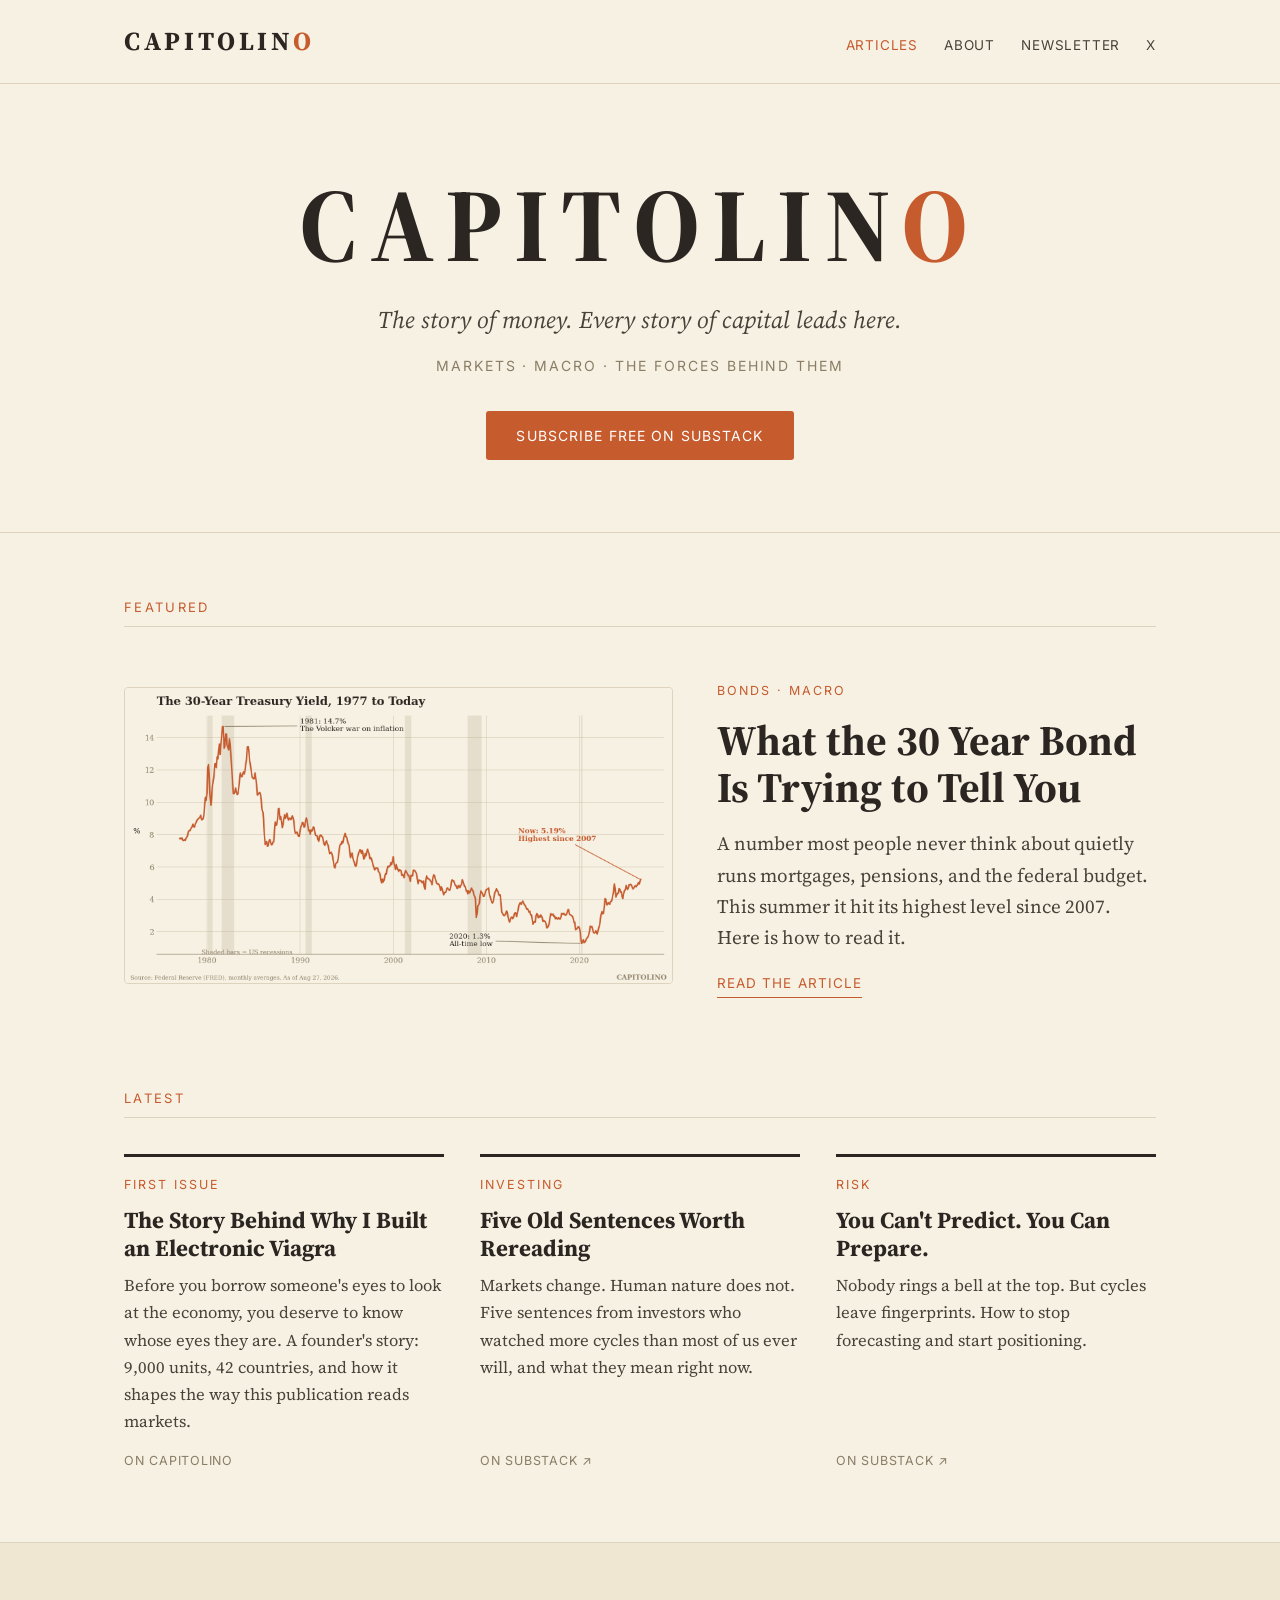
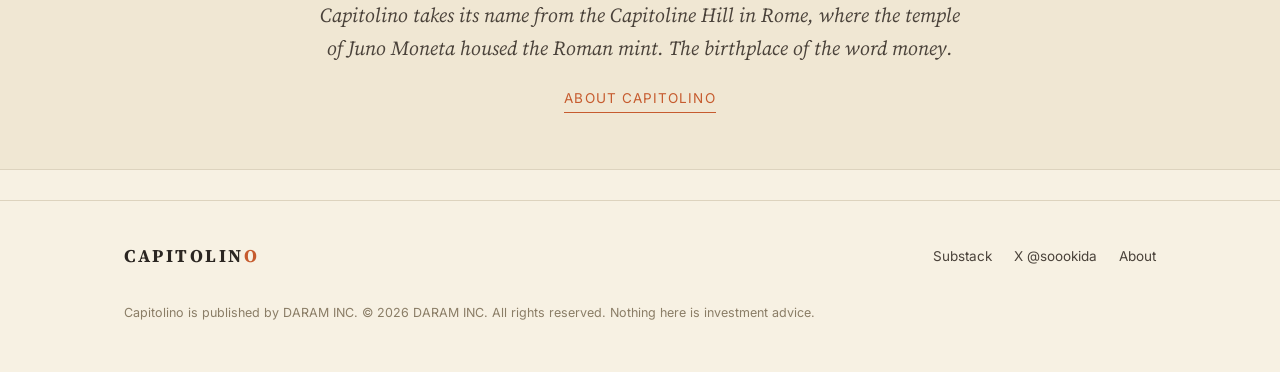
==== index.html @ b24294df "Add files via upload" ====
<!DOCTYPE html>
<html lang="en">
<head>
<meta charset="UTF-8">
<meta name="viewport" content="width=device-width, initial-scale=1.0">
<title>Capitolino — The story of money</title>
<meta name="description" content="Capitolino is an economics magazine about markets, macro, and the forces behind them. The story of money. Every story of capital leads here.">
<link rel="preconnect" href="https://fonts.googleapis.com">
<link href="https://fonts.googleapis.com/css2?family=Source+Serif+4:ital,wght@0,400;0,600;0,700;1,400&family=Inter:wght@400;500;600&display=swap" rel="stylesheet">
<link rel="stylesheet" href="style.css">
</head>
<body>

<header class="site-header">
  <div class="wrap">
    <a class="logo" href="index.html">CAPITOLIN<span>O</span></a>
    <nav class="nav">
      <a href="index.html" class="active">Articles</a>
      <a href="about.html">About</a>
      <a href="https://capitolino.substack.com" target="_blank" rel="noopener">Newsletter</a>
      <a href="https://x.com/soookida" target="_blank" rel="noopener">X</a>
    </nav>
  </div>
</header>

<section class="masthead">
  <div class="wrap">
    <h1>CAPITOLIN<span>O</span></h1>
    <p class="tagline">The story of money. Every story of capital leads here.</p>
    <p class="sub">Markets · Macro · The forces behind them</p>
    <a class="cta" href="https://capitolino.substack.com" target="_blank" rel="noopener">Subscribe free on Substack</a>
  </div>
</section>

<main class="wrap">

  <p class="section-label">Featured</p>
  <hr class="section-rule">

  <article class="featured">
    <a href="articles/30-year-bond.html"><img src="img/chart1_30y_history.png" alt="30 year US Treasury yield, 1977 to 2026"></a>
    <div>
      <span class="kicker">Bonds · Macro</span>
      <h2><a href="articles/30-year-bond.html">What the 30 Year Bond Is Trying to Tell You</a></h2>
      <p>A number most people never think about quietly runs mortgages, pensions, and the federal budget. This summer it hit its highest level since 2007. Here is how to read it.</p>
      <a class="readmore" href="articles/30-year-bond.html">Read the article</a>
    </div>
  </article>

  <p class="section-label">Latest</p>
  <hr class="section-rule">

  <div class="grid">
    <article class="card">
      <span class="kicker">First Issue</span>
      <h3><a href="articles/why-i-built-kaisar.html">The Story Behind Why I Built an Electronic Viagra</a></h3>
      <p>Before you borrow someone's eyes to look at the economy, you deserve to know whose eyes they are. A founder's story: 9,000 units, 42 countries, and how it shapes the way this publication reads markets.</p>
      <span class="meta">On Capitolino</span>
    </article>

    <article class="card">
      <span class="kicker">Investing</span>
      <h3><a href="https://capitolino.substack.com/p/five-old-sentences-worth-rereading" target="_blank" rel="noopener">Five Old Sentences Worth Rereading</a></h3>
      <p>Markets change. Human nature does not. Five sentences from investors who watched more cycles than most of us ever will, and what they mean right now.</p>
      <span class="meta">On Substack ↗</span>
    </article>

    <article class="card">
      <span class="kicker">Risk</span>
      <h3><a href="https://capitolino.substack.com/p/you-cant-predict-you-can-prepare" target="_blank" rel="noopener">You Can't Predict. You Can Prepare.</a></h3>
      <p>Nobody rings a bell at the top. But cycles leave fingerprints. How to stop forecasting and start positioning.</p>
      <span class="meta">On Substack ↗</span>
    </article>
  </div>

</main>

<section class="about-strip">
  <div class="wrap">
    <p>Capitolino takes its name from the Capitoline Hill in Rome, where the temple of Juno Moneta housed the Roman mint. The birthplace of the word money.</p>
    <a class="readmore" href="about.html">About Capitolino</a>
  </div>
</section>

<footer class="site-footer">
  <div class="wrap">
    <span class="foot-logo">CAPITOLIN<span>O</span></span>
    <div class="foot-links">
      <a href="https://capitolino.substack.com" target="_blank" rel="noopener">Substack</a>
      <a href="https://x.com/soookida" target="_blank" rel="noopener">X @soookida</a>
      <a href="about.html">About</a>
    </div>
    <p class="foot-legal">Capitolino is published by DARAM INC. © 2026 DARAM INC. All rights reserved. Nothing here is investment advice.</p>
  </div>
</footer>

</body>
</html>
---- style.css ----
/* Capitolino — magazine styles */
:root {
  --cream: #F7F1E3;
  --cream-deep: #F0E7D3;
  --ink: #2B2622;
  --ink-soft: #4A423A;
  --muted: #8A7D66;
  --line: #DDD3BE;
  --orange: #C65B2E;
  --orange-deep: #A84A22;
  --teal: #1F8A70;
  --serif: "Source Serif 4", Georgia, "Times New Roman", serif;
  --sans: "Inter", -apple-system, "Segoe UI", Helvetica, Arial, sans-serif;
}

* { margin: 0; padding: 0; box-sizing: border-box; }

html { scroll-behavior: smooth; }

body {
  background: var(--cream);
  color: var(--ink);
  font-family: var(--serif);
  font-size: 19px;
  line-height: 1.65;
  -webkit-font-smoothing: antialiased;
}

a { color: inherit; text-decoration: none; }

.wrap { max-width: 1080px; margin: 0 auto; padding: 0 24px; }
.wrap-narrow { max-width: 720px; margin: 0 auto; padding: 0 24px; }

/* ---------- header ---------- */
.site-header {
  border-bottom: 1px solid var(--line);
  padding: 20px 0;
}
.site-header .wrap {
  display: flex;
  align-items: baseline;
  justify-content: space-between;
  gap: 16px;
  flex-wrap: wrap;
}
.logo {
  font-family: var(--serif);
  font-weight: 700;
  font-size: 26px;
  letter-spacing: 0.14em;
}
.logo span { color: var(--orange); }
.nav {
  display: flex;
  gap: 26px;
  font-family: var(--sans);
  font-size: 13.5px;
  letter-spacing: 0.06em;
  text-transform: uppercase;
  color: var(--ink-soft);
}
.nav a:hover { color: var(--orange); }
.nav a.active { color: var(--orange); }

/* ---------- masthead ---------- */
.masthead {
  padding: 88px 0 72px;
  border-bottom: 1px solid var(--line);
  text-align: center;
}
.masthead h1 {
  font-size: clamp(52px, 9vw, 104px);
  font-weight: 700;
  letter-spacing: 0.12em;
  line-height: 1.02;
}
.masthead h1 span { color: var(--orange); }
.masthead .tagline {
  margin-top: 22px;
  font-size: clamp(19px, 2.6vw, 24px);
  font-style: italic;
  color: var(--ink-soft);
}
.masthead .sub {
  margin-top: 14px;
  font-family: var(--sans);
  font-size: 14px;
  letter-spacing: 0.14em;
  text-transform: uppercase;
  color: var(--muted);
}
.masthead .cta {
  margin-top: 34px;
  display: inline-block;
  font-family: var(--sans);
  font-size: 14px;
  letter-spacing: 0.08em;
  text-transform: uppercase;
  color: #fff;
  background: var(--orange);
  padding: 13px 30px;
  border-radius: 3px;
}
.masthead .cta:hover { background: var(--orange-deep); }

/* ---------- section labels ---------- */
.section-label {
  font-family: var(--sans);
  font-size: 13px;
  letter-spacing: 0.18em;
  text-transform: uppercase;
  color: var(--orange);
  margin: 64px 0 8px;
}
.section-rule {
  border: 0;
  border-top: 1px solid var(--line);
  margin-bottom: 36px;
}

/* ---------- featured ---------- */
.featured {
  display: grid;
  grid-template-columns: 1.25fr 1fr;
  gap: 44px;
  align-items: center;
  padding: 10px 0 26px;
}
.featured img {
  width: 100%;
  border: 1px solid var(--line);
  border-radius: 4px;
  display: block;
}
.kicker {
  font-family: var(--sans);
  font-size: 12.5px;
  letter-spacing: 0.16em;
  text-transform: uppercase;
  color: var(--orange);
}
.featured h2 {
  font-size: clamp(30px, 4vw, 42px);
  line-height: 1.14;
  margin: 12px 0 16px;
  font-weight: 700;
}
.featured h2 a:hover { color: var(--orange-deep); }
.featured p { color: var(--ink-soft); font-size: 19px; }
.readmore {
  display: inline-block;
  margin-top: 18px;
  font-family: var(--sans);
  font-size: 13.5px;
  letter-spacing: 0.08em;
  text-transform: uppercase;
  color: var(--orange);
  border-bottom: 1.5px solid var(--orange);
  padding-bottom: 3px;
}
.readmore:hover { color: var(--orange-deep); border-color: var(--orange-deep); }

/* ---------- article grid ---------- */
.grid {
  display: grid;
  grid-template-columns: repeat(3, 1fr);
  gap: 36px;
  padding-bottom: 30px;
}
.card {
  border-top: 3px solid var(--ink);
  padding-top: 18px;
  display: flex;
  flex-direction: column;
}
.card h3 {
  font-size: 23px;
  line-height: 1.22;
  margin: 10px 0 10px;
  font-weight: 700;
}
.card h3 a:hover { color: var(--orange-deep); }
.card p { font-size: 16.5px; color: var(--ink-soft); flex: 1; }
.card .meta {
  margin-top: 16px;
  font-family: var(--sans);
  font-size: 12.5px;
  letter-spacing: 0.06em;
  text-transform: uppercase;
  color: var(--muted);
}

/* ---------- about strip ---------- */
.about-strip {
  background: var(--cream-deep);
  border-top: 1px solid var(--line);
  border-bottom: 1px solid var(--line);
  margin-top: 40px;
  padding: 56px 0;
  text-align: center;
}
.about-strip p {
  max-width: 640px;
  margin: 0 auto;
  font-size: 20px;
  font-style: italic;
  color: var(--ink-soft);
}
.about-strip .readmore { margin-top: 22px; }

/* ---------- article pages ---------- */
.article-head { padding: 72px 0 30px; text-align: center; }
.article-head .kicker { display: block; margin-bottom: 14px; }
.article-head h1 {
  font-size: clamp(34px, 5.4vw, 54px);
  line-height: 1.12;
  font-weight: 700;
  max-width: 860px;
  margin: 0 auto;
}
.article-head .byline {
  margin-top: 20px;
  font-family: var(--sans);
  font-size: 14px;
  color: var(--muted);
  letter-spacing: 0.05em;
}
.article-body { padding: 26px 0 40px; }
.article-body p { margin: 0 0 26px; }
.article-body h2 {
  font-size: 28px;
  margin: 52px 0 18px;
  line-height: 1.25;
}
.article-body h2::before {
  content: "";
  display: block;
  width: 44px;
  border-top: 3px solid var(--orange);
  margin-bottom: 14px;
}
.article-body ul { margin: 0 0 26px 24px; }
.article-body li { margin-bottom: 8px; }
.article-body figure { margin: 36px 0; }
.article-body figure img {
  width: 100%;
  border: 1px solid var(--line);
  border-radius: 4px;
  display: block;
}
.article-body figcaption {
  margin-top: 10px;
  font-family: var(--sans);
  font-size: 13px;
  color: var(--muted);
  text-align: center;
}
.article-body .divider {
  border: 0;
  text-align: center;
  margin: 44px 0;
}
.article-body .divider::after {
  content: "· · ·";
  color: var(--muted);
  font-size: 22px;
  letter-spacing: 0.5em;
}
.article-body .sources {
  margin-top: 48px;
  padding-top: 20px;
  border-top: 1px solid var(--line);
  font-family: var(--sans);
  font-size: 14px;
  color: var(--muted);
}
.article-foot {
  background: var(--cream-deep);
  border-top: 1px solid var(--line);
  padding: 48px 0;
  text-align: center;
}
.article-foot p { font-size: 18px; color: var(--ink-soft); margin-bottom: 20px; }

/* ---------- about page ---------- */
.about-body { padding: 30px 0 70px; }
.about-body p { margin-bottom: 26px; }
.about-body h2 { font-size: 26px; margin: 46px 0 16px; }
.about-body h2::before {
  content: "";
  display: block;
  width: 44px;
  border-top: 3px solid var(--orange);
  margin-bottom: 14px;
}

/* ---------- footer ---------- */
.site-footer {
  border-top: 1px solid var(--line);
  margin-top: 30px;
  padding: 40px 0 48px;
}
.site-footer .wrap {
  display: flex;
  justify-content: space-between;
  align-items: center;
  gap: 18px;
  flex-wrap: wrap;
}
.site-footer .foot-logo {
  font-weight: 700;
  letter-spacing: 0.14em;
  font-size: 18px;
}
.site-footer .foot-logo span { color: var(--orange); }
.foot-links {
  display: flex;
  gap: 22px;
  font-family: var(--sans);
  font-size: 13.5px;
  color: var(--ink-soft);
}
.foot-links a:hover { color: var(--orange); }
.foot-legal {
  width: 100%;
  margin-top: 14px;
  font-family: var(--sans);
  font-size: 12.5px;
  color: var(--muted);
}

/* ---------- responsive ---------- */
@media (max-width: 860px) {
  .featured { grid-template-columns: 1fr; gap: 26px; }
  .grid { grid-template-columns: 1fr; gap: 30px; }
  .masthead { padding: 60px 0 50px; }
  body { font-size: 18px; }
}
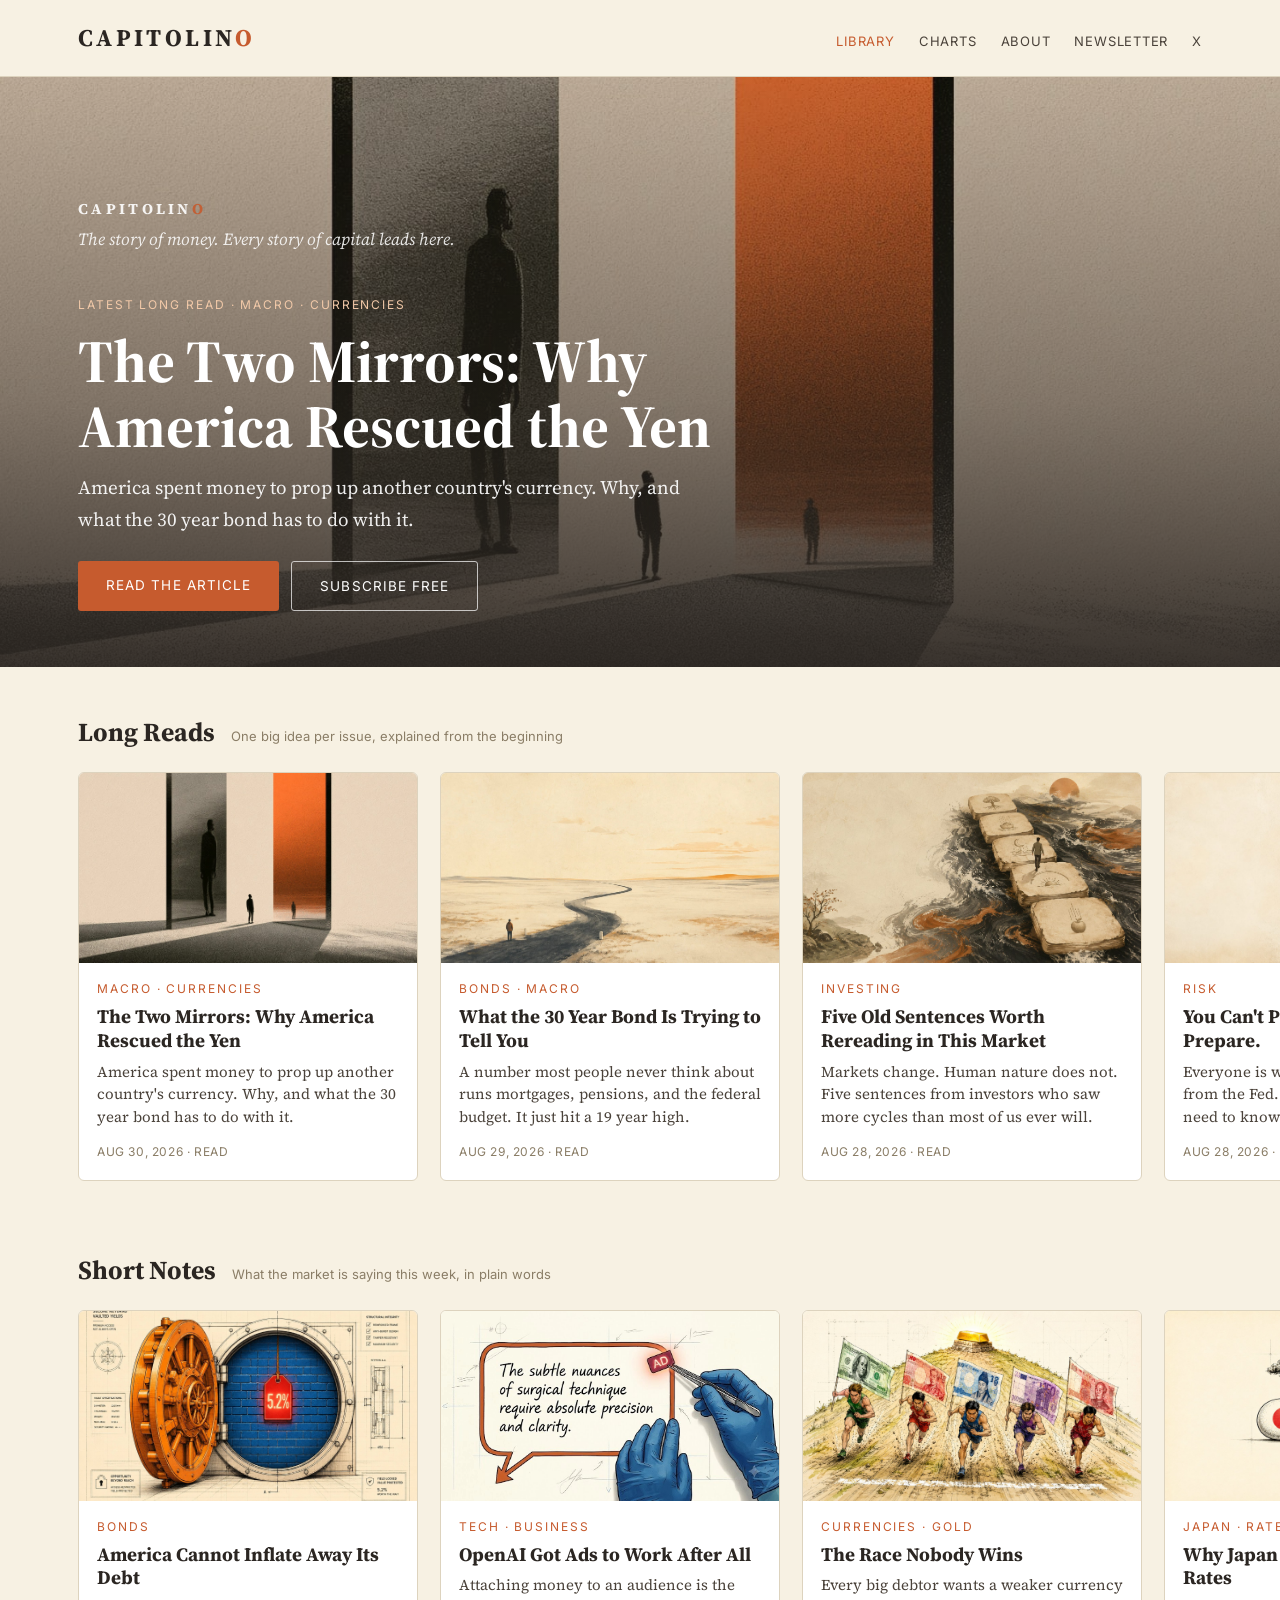
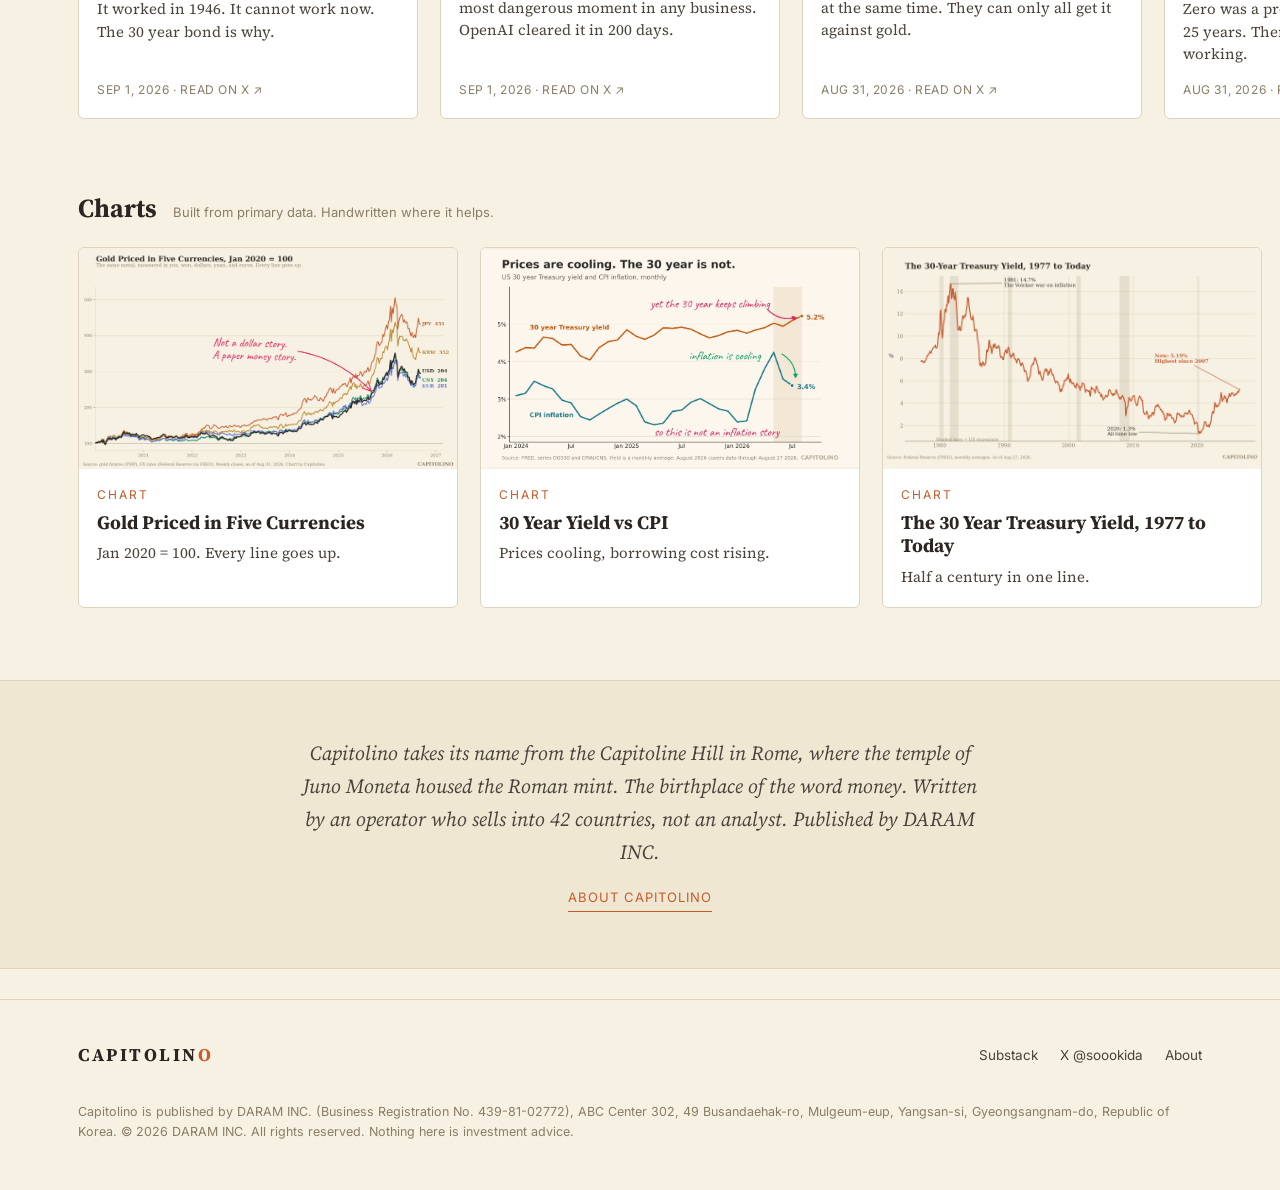
==== commit 5f6def1b: "Add files via upload" ====
--- a/index.html
+++ b/index.html
@@ -4,95 +4,194 @@
 <meta charset="UTF-8">
 <meta name="viewport" content="width=device-width, initial-scale=1.0">
 <title>Capitolino — The story of money</title>
-<meta name="description" content="Capitolino is an economics magazine about markets, macro, and the forces behind them. The story of money. Every story of capital leads here.">
+<meta name="description" content="Capitolino is an economics publication by DARAM INC. Long reads, short notes, and charts on markets, macro, and the forces behind them.">
 <link rel="preconnect" href="https://fonts.googleapis.com">
 <link href="https://fonts.googleapis.com/css2?family=Source+Serif+4:ital,wght@0,400;0,600;0,700;1,400&family=Inter:wght@400;500;600&display=swap" rel="stylesheet">
 <link rel="stylesheet" href="style.css">
 </head>
 <body>
-
 <header class="site-header">
   <div class="wrap">
     <a class="logo" href="index.html">CAPITOLIN<span>O</span></a>
     <nav class="nav">
-      <a href="index.html" class="active">Articles</a>
+      <a href="index.html" class="active">Library</a>
+      <a href="charts.html">Charts</a>
       <a href="about.html">About</a>
       <a href="https://capitolino.substack.com" target="_blank" rel="noopener">Newsletter</a>
-      <a href="https://x.com/soookida" target="_blank" rel="noopener">X</a>
+      <a class="xlink" href="https://x.com/soookida" target="_blank" rel="noopener">X</a>
     </nav>
   </div>
 </header>
-
-<section class="masthead">
-  <div class="wrap">
-    <h1>CAPITOLIN<span>O</span></h1>
-    <p class="tagline">The story of money. Every story of capital leads here.</p>
-    <p class="sub">Markets · Macro · The forces behind them</p>
-    <a class="cta" href="https://capitolino.substack.com" target="_blank" rel="noopener">Subscribe free on Substack</a>
+<section class="hero" style="background-image:url('img/cover_two_mirrors.jpg')">
+  <div class="hero-shade"></div>
+  <div class="wrap hero-inner">
+    <p class="hero-brand">CAPITOLIN<span>O</span></p>
+    <p class="hero-tag">The story of money. Every story of capital leads here.</p>
+    <span class="kicker light">Latest long read · Macro · Currencies</span>
+    <h1><a href="articles/the-two-mirrors.html">The Two Mirrors: Why America Rescued the Yen</a></h1>
+    <p class="hero-hook">America spent money to prop up another country&#x27;s currency. Why, and what the 30 year bond has to do with it.</p>
+    <div class="hero-cta">
+      <a class="btn" href="articles/the-two-mirrors.html">Read the article</a>
+      <a class="btn ghost" href="https://capitolino.substack.com" target="_blank" rel="noopener">Subscribe free</a>
+    </div>
   </div>
 </section>
 
-<main class="wrap">
-
-  <p class="section-label">Featured</p>
-  <hr class="section-rule">
-
-  <article class="featured">
-    <a href="articles/30-year-bond.html"><img src="img/chart1_30y_history.png" alt="30 year US Treasury yield, 1977 to 2026"></a>
-    <div>
-      <span class="kicker">Bonds · Macro</span>
-      <h2><a href="articles/30-year-bond.html">What the 30 Year Bond Is Trying to Tell You</a></h2>
-      <p>A number most people never think about quietly runs mortgages, pensions, and the federal budget. This summer it hit its highest level since 2007. Here is how to read it.</p>
-      <a class="readmore" href="articles/30-year-bond.html">Read the article</a>
-    </div>
-  </article>
-
-  <p class="section-label">Latest</p>
-  <hr class="section-rule">
-
-  <div class="grid">
-    <article class="card">
-      <span class="kicker">First Issue</span>
-      <h3><a href="articles/why-i-built-kaisar.html">The Story Behind Why I Built an Electronic Viagra</a></h3>
-      <p>Before you borrow someone's eyes to look at the economy, you deserve to know whose eyes they are. A founder's story: 9,000 units, 42 countries, and how it shapes the way this publication reads markets.</p>
-      <span class="meta">On Capitolino</span>
-    </article>
-
-    <article class="card">
-      <span class="kicker">Investing</span>
-      <h3><a href="https://capitolino.substack.com/p/five-old-sentences-worth-rereading" target="_blank" rel="noopener">Five Old Sentences Worth Rereading</a></h3>
-      <p>Markets change. Human nature does not. Five sentences from investors who watched more cycles than most of us ever will, and what they mean right now.</p>
-      <span class="meta">On Substack ↗</span>
-    </article>
-
-    <article class="card">
-      <span class="kicker">Risk</span>
-      <h3><a href="https://capitolino.substack.com/p/you-cant-predict-you-can-prepare" target="_blank" rel="noopener">You Can't Predict. You Can Prepare.</a></h3>
-      <p>Nobody rings a bell at the top. But cycles leave fingerprints. How to stop forecasting and start positioning.</p>
-      <span class="meta">On Substack ↗</span>
-    </article>
+<section class="row" id="long-reads">
+  <div class="wrap row-head"><h2>Long Reads</h2><span>One big idea per issue, explained from the beginning</span></div>
+  <div class="row-scroller"><div class="row-track"><a class="card" href="articles/the-two-mirrors.html">
+  <div class="card-img"><img src="img/cover_two_mirrors.jpg" alt="The Two Mirrors: Why America Rescued the Yen" loading="lazy"></div>
+  <div class="card-body">
+    <span class="kicker">Macro · Currencies</span>
+    <h3>The Two Mirrors: Why America Rescued the Yen</h3>
+    <p>America spent money to prop up another country&#x27;s currency. Why, and what the 30 year bond has to do with it.</p>
+    <span class="meta">Aug 30, 2026 · Read</span>
   </div>
-
-</main>
+</a><a class="card" href="articles/30-year-bond.html">
+  <div class="card-img"><img src="img/cover_30y.jpg" alt="What the 30 Year Bond Is Trying to Tell You" loading="lazy"></div>
+  <div class="card-body">
+    <span class="kicker">Bonds · Macro</span>
+    <h3>What the 30 Year Bond Is Trying to Tell You</h3>
+    <p>A number most people never think about runs mortgages, pensions, and the federal budget. It just hit a 19 year high.</p>
+    <span class="meta">Aug 29, 2026 · Read</span>
+  </div>
+</a><a class="card" href="articles/five-old-sentences.html">
+  <div class="card-img"><img src="img/cover_five_old.jpg" alt="Five Old Sentences Worth Rereading in This Market" loading="lazy"></div>
+  <div class="card-body">
+    <span class="kicker">Investing</span>
+    <h3>Five Old Sentences Worth Rereading in This Market</h3>
+    <p>Markets change. Human nature does not. Five sentences from investors who saw more cycles than most of us ever will.</p>
+    <span class="meta">Aug 28, 2026 · Read</span>
+  </div>
+</a><a class="card" href="articles/you-cant-predict.html">
+  <div class="card-img"><img src="img/cover_predict.jpg" alt="You Can&#x27;t Predict. You Can Prepare." loading="lazy"></div>
+  <div class="card-body">
+    <span class="kicker">Risk</span>
+    <h3>You Can&#x27;t Predict. You Can Prepare.</h3>
+    <p>Everyone is waiting for the same sentence from the Fed. Here is why you do not need to know what comes next.</p>
+    <span class="meta">Aug 28, 2026 · Read</span>
+  </div>
+</a><a class="card" href="articles/why-i-built-kaisar.html">
+  <div class="card-img"><img src="img/cover_viagra.jpg" alt="The Story Behind Why I Built an Electronic Viagra" loading="lazy"></div>
+  <div class="card-body">
+    <span class="kicker">First Issue</span>
+    <h3>The Story Behind Why I Built an Electronic Viagra</h3>
+    <p>Before you borrow someone&#x27;s eyes to look at the economy, you deserve to know whose eyes they are.</p>
+    <span class="meta">Aug 28, 2026 · Read</span>
+  </div>
+</a></div></div>
+</section>
+<section class="row" id="short-notes">
+  <div class="wrap row-head"><h2>Short Notes</h2><span>What the market is saying this week, in plain words</span></div>
+  <div class="row-scroller"><div class="row-track"><a class="card" href="https://x.com/soookida/status/2094489485602091154" target="_blank" rel="noopener">
+  <div class="card-img"><img src="img/note_inflate_illus.jpg" alt="America Cannot Inflate Away Its Debt" loading="lazy"></div>
+  <div class="card-body">
+    <span class="kicker">Bonds</span>
+    <h3>America Cannot Inflate Away Its Debt</h3>
+    <p>It worked in 1946. It cannot work now. The 30 year bond is why.</p>
+    <span class="meta">Sep 1, 2026 · Read on X ↗</span>
+  </div>
+</a><a class="card" href="https://x.com/soookida/status/2094497750310334636" target="_blank" rel="noopener">
+  <div class="card-img"><img src="img/note_openai_ads.jpg" alt="OpenAI Got Ads to Work After All" loading="lazy"></div>
+  <div class="card-body">
+    <span class="kicker">Tech · Business</span>
+    <h3>OpenAI Got Ads to Work After All</h3>
+    <p>Attaching money to an audience is the most dangerous moment in any business. OpenAI cleared it in 200 days.</p>
+    <span class="meta">Sep 1, 2026 · Read on X ↗</span>
+  </div>
+</a><a class="card" href="https://x.com/soookida/status/2094430309207187699" target="_blank" rel="noopener">
+  <div class="card-img"><img src="img/note_race_illus.jpg" alt="The Race Nobody Wins" loading="lazy"></div>
+  <div class="card-body">
+    <span class="kicker">Currencies · Gold</span>
+    <h3>The Race Nobody Wins</h3>
+    <p>Every big debtor wants a weaker currency at the same time. They can only all get it against gold.</p>
+    <span class="meta">Aug 31, 2026 · Read on X ↗</span>
+  </div>
+</a><a class="card" href="https://x.com/soookida/status/2094389697825091811" target="_blank" rel="noopener">
+  <div class="card-img"><img src="img/note_japan_zero.jpg" alt="Why Japan Cannot Keep Zero Rates" loading="lazy"></div>
+  <div class="card-body">
+    <span class="kicker">Japan · Rates</span>
+    <h3>Why Japan Cannot Keep Zero Rates</h3>
+    <p>Zero was a promise Japan could keep for 25 years. Then the promise stopped working.</p>
+    <span class="meta">Aug 31, 2026 · Read on X ↗</span>
+  </div>
+</a><a class="card" href="https://x.com/soookida/status/2093765182011126217" target="_blank" rel="noopener">
+  <div class="card-img"><img src="img/note_water_illus.jpg" alt="The Water Level and the Waves" loading="lazy"></div>
+  <div class="card-body">
+    <span class="kicker">Money Supply · Bitcoin</span>
+    <h3>The Water Level and the Waves</h3>
+    <p>M2 just hit 23.2 trillion dollars. Why that does not automatically lift Bitcoin.</p>
+    <span class="meta">Aug 29, 2026 · Read on X ↗</span>
+  </div>
+</a><a class="card" href="https://x.com/soookida/status/2093725775086424573" target="_blank" rel="noopener">
+  <div class="card-img"><img src="img/note_wall.jpg" alt="The Wall That Stopped Working" loading="lazy"></div>
+  <div class="card-body">
+    <span class="kicker">Currencies</span>
+    <h3>The Wall That Stopped Working</h3>
+    <p>160 yen per dollar used to be a wall. This year it became a neighborhood.</p>
+    <span class="meta">Aug 29, 2026 · Read on X ↗</span>
+  </div>
+</a><a class="card" href="https://x.com/soookida/status/2093394153090728413" target="_blank" rel="noopener">
+  <div class="card-img"><img src="img/note_tugofwar.jpg" alt="The Tug of War: Bonds, Gold, and a Hawkish Fed" loading="lazy"></div>
+  <div class="card-body">
+    <span class="kicker">Markets</span>
+    <h3>The Tug of War: Bonds, Gold, and a Hawkish Fed</h3>
+    <p>Nvidia posted a monster quarter. The Fed said something else. Both markets are right, for now.</p>
+    <span class="meta">Aug 28, 2026 · Read on X ↗</span>
+  </div>
+</a></div></div>
+</section>
+<section class="row" id="charts">
+  <div class="wrap row-head"><h2>Charts</h2><span>Built from primary data. Handwritten where it helps.</span></div>
+  <div class="row-scroller"><div class="row-track"><a class="card card-chart" href="charts.html#chart_gold_five_currencies">
+  <div class="card-img"><img src="img/chart_gold_five_currencies.png" alt="Gold Priced in Five Currencies" loading="lazy"></div>
+  <div class="card-body"><span class="kicker">Chart</span><h3>Gold Priced in Five Currencies</h3><p>Jan 2020 = 100. Every line goes up.</p></div>
+</a><a class="card card-chart" href="charts.html#chart_30y_vs_cpi">
+  <div class="card-img"><img src="img/chart_30y_vs_cpi.jpg" alt="30 Year Yield vs CPI" loading="lazy"></div>
+  <div class="card-body"><span class="kicker">Chart</span><h3>30 Year Yield vs CPI</h3><p>Prices cooling, borrowing cost rising.</p></div>
+</a><a class="card card-chart" href="charts.html#chart1_30y_history">
+  <div class="card-img"><img src="img/chart1_30y_history.png" alt="The 30 Year Treasury Yield, 1977 to Today" loading="lazy"></div>
+  <div class="card-body"><span class="kicker">Chart</span><h3>The 30 Year Treasury Yield, 1977 to Today</h3><p>Half a century in one line.</p></div>
+</a><a class="card card-chart" href="charts.html#chart2_three_yields">
+  <div class="card-img"><img src="img/chart2_three_yields.png" alt="Three Maturities, One Story" loading="lazy"></div>
+  <div class="card-body"><span class="kicker">Chart</span><h3>Three Maturities, One Story</h3><p>2, 10, and 30 year yields.</p></div>
+</a><a class="card card-chart" href="charts.html#chart3_spread">
+  <div class="card-img"><img src="img/chart3_spread.png" alt="The Recession Whisperer" loading="lazy"></div>
+  <div class="card-body"><span class="kicker">Chart</span><h3>The Recession Whisperer</h3><p>10 year minus 2 year, recessions shaded.</p></div>
+</a><a class="card card-chart" href="charts.html#chart_m2">
+  <div class="card-img"><img src="img/chart_m2.png" alt="US Money Supply (M2)" loading="lazy"></div>
+  <div class="card-body"><span class="kicker">Chart</span><h3>US Money Supply (M2)</h3><p>23.2 trillion dollars and a handwritten note.</p></div>
+</a><a class="card card-chart" href="charts.html#chart_usdjpy_160">
+  <div class="card-img"><img src="img/chart_usdjpy_160.png" alt="USD/JPY and the 160 Line" loading="lazy"></div>
+  <div class="card-body"><span class="kicker">Chart</span><h3>USD/JPY and the 160 Line</h3><p>Days above 160, 2024 vs 2026.</p></div>
+</a><a class="card card-chart" href="charts.html#chart_rate_gap">
+  <div class="card-img"><img src="img/chart_rate_gap.png" alt="US vs Japan Policy Rate Gap" loading="lazy"></div>
+  <div class="card-body"><span class="kicker">Chart</span><h3>US vs Japan Policy Rate Gap</h3><p>Why the yen fell.</p></div>
+</a></div></div>
+</section>
 
 <section class="about-strip">
   <div class="wrap">
-    <p>Capitolino takes its name from the Capitoline Hill in Rome, where the temple of Juno Moneta housed the Roman mint. The birthplace of the word money.</p>
+    <p>Capitolino takes its name from the Capitoline Hill in Rome, where the temple of Juno Moneta housed the Roman mint. The birthplace of the word money. Written by an operator who sells into 42 countries, not an analyst. Published by DARAM INC.</p>
     <a class="readmore" href="about.html">About Capitolino</a>
   </div>
 </section>
-
 <footer class="site-footer">
   <div class="wrap">
     <span class="foot-logo">CAPITOLIN<span>O</span></span>
     <div class="foot-links">
       <a href="https://capitolino.substack.com" target="_blank" rel="noopener">Substack</a>
-      <a href="https://x.com/soookida" target="_blank" rel="noopener">X @soookida</a>
+      <a class="xlink" href="https://x.com/soookida" target="_blank" rel="noopener">X <span class="xhandle">@soookida</span></a>
       <a href="about.html">About</a>
     </div>
-    <p class="foot-legal">Capitolino is published by DARAM INC. © 2026 DARAM INC. All rights reserved. Nothing here is investment advice.</p>
+    <p class="foot-legal">Capitolino is published by DARAM INC. (Business Registration No. 439-81-02772), ABC Center 302, 49 Busandaehak-ro, Mulgeum-eup, Yangsan-si, Gyeongsangnam-do, Republic of Korea. © 2026 DARAM INC. All rights reserved. Nothing here is investment advice.</p>
   </div>
 </footer>
-
+<script>
+// Change this one line when the X handle changes.
+var X_HANDLE = "soookida";
+document.querySelectorAll("a.xlink").forEach(function(a){ a.href = "https://x.com/" + X_HANDLE; });
+document.querySelectorAll(".xhandle").forEach(function(s){ s.textContent = "@" + X_HANDLE; });
+</script>
 </body>
 </html>
--- a/style.css
+++ b/style.css
@@ -1,338 +1,129 @@
-/* Capitolino — magazine styles */
+/* Capitolino v2 — catalog layout */
 :root {
-  --cream: #F7F1E3;
-  --cream-deep: #F0E7D3;
-  --ink: #2B2622;
-  --ink-soft: #4A423A;
-  --muted: #8A7D66;
-  --line: #DDD3BE;
-  --orange: #C65B2E;
-  --orange-deep: #A84A22;
-  --teal: #1F8A70;
+  --cream: #F7F1E3; --cream-deep: #F0E7D3; --ink: #2B2622; --ink-soft: #4A423A;
+  --muted: #8A7D66; --line: #DDD3BE; --orange: #C65B2E; --orange-deep: #A84A22;
   --serif: "Source Serif 4", Georgia, "Times New Roman", serif;
   --sans: "Inter", -apple-system, "Segoe UI", Helvetica, Arial, sans-serif;
 }
-
 * { margin: 0; padding: 0; box-sizing: border-box; }
-
 html { scroll-behavior: smooth; }
-
-body {
-  background: var(--cream);
-  color: var(--ink);
-  font-family: var(--serif);
-  font-size: 19px;
-  line-height: 1.65;
-  -webkit-font-smoothing: antialiased;
-}
-
+body { background: var(--cream); color: var(--ink); font-family: var(--serif); font-size: 19px; line-height: 1.65; -webkit-font-smoothing: antialiased; }
 a { color: inherit; text-decoration: none; }
-
-.wrap { max-width: 1080px; margin: 0 auto; padding: 0 24px; }
+img { display: block; max-width: 100%; }
+.wrap { max-width: 1180px; margin: 0 auto; padding: 0 28px; }
 .wrap-narrow { max-width: 720px; margin: 0 auto; padding: 0 24px; }
 
-/* ---------- header ---------- */
-.site-header {
-  border-bottom: 1px solid var(--line);
-  padding: 20px 0;
-}
-.site-header .wrap {
-  display: flex;
-  align-items: baseline;
-  justify-content: space-between;
-  gap: 16px;
-  flex-wrap: wrap;
-}
-.logo {
-  font-family: var(--serif);
-  font-weight: 700;
-  font-size: 26px;
-  letter-spacing: 0.14em;
-}
-.logo span { color: var(--orange); }
-.nav {
-  display: flex;
-  gap: 26px;
-  font-family: var(--sans);
-  font-size: 13.5px;
-  letter-spacing: 0.06em;
-  text-transform: uppercase;
-  color: var(--ink-soft);
-}
-.nav a:hover { color: var(--orange); }
-.nav a.active { color: var(--orange); }
+/* header */
+.site-header { border-bottom: 1px solid var(--line); padding: 18px 0; background: var(--cream); position: sticky; top: 0; z-index: 20; }
+.site-header .wrap { display: flex; align-items: baseline; justify-content: space-between; gap: 16px; flex-wrap: wrap; }
+.logo { font-weight: 700; font-size: 24px; letter-spacing: 0.14em; }
+.logo span, .foot-logo span, .hero-brand span { color: var(--orange); }
+.nav { display: flex; gap: 24px; font-family: var(--sans); font-size: 13px; letter-spacing: 0.06em; text-transform: uppercase; color: var(--ink-soft); }
+.nav a:hover, .nav a.active { color: var(--orange); }
 
-/* ---------- masthead ---------- */
-.masthead {
-  padding: 88px 0 72px;
-  border-bottom: 1px solid var(--line);
-  text-align: center;
-}
-.masthead h1 {
-  font-size: clamp(52px, 9vw, 104px);
-  font-weight: 700;
-  letter-spacing: 0.12em;
-  line-height: 1.02;
-}
-.masthead h1 span { color: var(--orange); }
-.masthead .tagline {
-  margin-top: 22px;
-  font-size: clamp(19px, 2.6vw, 24px);
-  font-style: italic;
-  color: var(--ink-soft);
-}
-.masthead .sub {
-  margin-top: 14px;
-  font-family: var(--sans);
-  font-size: 14px;
-  letter-spacing: 0.14em;
-  text-transform: uppercase;
-  color: var(--muted);
-}
-.masthead .cta {
-  margin-top: 34px;
-  display: inline-block;
-  font-family: var(--sans);
-  font-size: 14px;
-  letter-spacing: 0.08em;
-  text-transform: uppercase;
-  color: #fff;
-  background: var(--orange);
-  padding: 13px 30px;
-  border-radius: 3px;
-}
-.masthead .cta:hover { background: var(--orange-deep); }
+/* kicker / buttons */
+.kicker { font-family: var(--sans); font-size: 12px; letter-spacing: 0.16em; text-transform: uppercase; color: var(--orange); }
+.kicker.light { color: #F2C9A8; }
+.btn { display: inline-block; font-family: var(--sans); font-size: 13.5px; letter-spacing: 0.08em; text-transform: uppercase; color: #fff; background: var(--orange); padding: 13px 28px; border-radius: 3px; }
+.btn:hover { background: var(--orange-deep); }
+.btn.ghost { background: transparent; border: 1.5px solid rgba(255,255,255,0.7); color: #fff; }
+.btn.ghost:hover { background: rgba(255,255,255,0.12); }
+.readmore { display: inline-block; margin-top: 18px; font-family: var(--sans); font-size: 13px; letter-spacing: 0.08em; text-transform: uppercase; color: var(--orange); border-bottom: 1.5px solid var(--orange); padding-bottom: 3px; }
 
-/* ---------- section labels ---------- */
-.section-label {
-  font-family: var(--sans);
-  font-size: 13px;
-  letter-spacing: 0.18em;
-  text-transform: uppercase;
-  color: var(--orange);
-  margin: 64px 0 8px;
-}
-.section-rule {
-  border: 0;
-  border-top: 1px solid var(--line);
-  margin-bottom: 36px;
-}
+/* hero */
+.hero { position: relative; min-height: 560px; background-size: cover; background-position: center; display: flex; align-items: flex-end; color: #fff; }
+.hero-shade { position: absolute; inset: 0; background: linear-gradient(180deg, rgba(43,38,34,0.25) 0%, rgba(43,38,34,0.55) 55%, rgba(43,38,34,0.92) 100%); }
+.hero-inner { position: relative; padding-top: 120px; padding-bottom: 56px; max-width: 1180px; width: 100%; }
+.hero-brand { font-weight: 700; font-size: 15px; letter-spacing: 0.22em; opacity: 0.9; }
+.hero-tag { font-style: italic; font-size: 17px; opacity: 0.85; margin: 4px 0 34px; }
+.hero h1 { font-size: clamp(34px, 5.2vw, 60px); line-height: 1.08; max-width: 820px; margin: 10px 0 14px; font-weight: 700; text-wrap: balance; }
+.hero h1 a:hover { color: #F2C9A8; }
+.hero-hook { max-width: 640px; font-size: 19px; opacity: 0.92; }
+.hero-cta { margin-top: 26px; display: flex; gap: 12px; flex-wrap: wrap; }
 
-/* ---------- featured ---------- */
-.featured {
-  display: grid;
-  grid-template-columns: 1.25fr 1fr;
-  gap: 44px;
-  align-items: center;
-  padding: 10px 0 26px;
-}
-.featured img {
-  width: 100%;
-  border: 1px solid var(--line);
-  border-radius: 4px;
-  display: block;
-}
-.kicker {
-  font-family: var(--sans);
-  font-size: 12.5px;
-  letter-spacing: 0.16em;
-  text-transform: uppercase;
-  color: var(--orange);
-}
-.featured h2 {
-  font-size: clamp(30px, 4vw, 42px);
-  line-height: 1.14;
-  margin: 12px 0 16px;
-  font-weight: 700;
-}
-.featured h2 a:hover { color: var(--orange-deep); }
-.featured p { color: var(--ink-soft); font-size: 19px; }
-.readmore {
-  display: inline-block;
-  margin-top: 18px;
-  font-family: var(--sans);
-  font-size: 13.5px;
-  letter-spacing: 0.08em;
-  text-transform: uppercase;
-  color: var(--orange);
-  border-bottom: 1.5px solid var(--orange);
-  padding-bottom: 3px;
-}
-.readmore:hover { color: var(--orange-deep); border-color: var(--orange-deep); }
+/* rows */
+.row { padding: 44px 0 6px; }
+.row-head { display: flex; align-items: baseline; gap: 16px; margin-bottom: 14px; }
+.row-head h2 { font-size: 26px; font-weight: 700; white-space: nowrap; }
+.row-head span { font-family: var(--sans); font-size: 13px; color: var(--muted); }
+.row-scroller { overflow-x: auto; scroll-snap-type: x mandatory; scrollbar-width: thin; scrollbar-color: var(--line) transparent; padding-bottom: 14px; }
+.row-scroller { padding-left: max(28px, calc((100vw - 1180px) / 2 + 28px)); scroll-padding-left: max(28px, calc((100vw - 1180px) / 2 + 28px)); scroll-snap-type: x proximity; }
+.row-track { display: flex; gap: 22px; padding: 4px 28px 4px 0; width: max-content; }
+.card { flex: 0 0 340px; scroll-snap-align: start; background: #fff; border: 1px solid var(--line); border-radius: 6px; overflow: hidden; display: flex; flex-direction: column; transition: transform .18s ease, box-shadow .18s ease; }
+.card:hover { transform: translateY(-4px); box-shadow: 0 14px 30px rgba(43,38,34,0.12); }
+.card-img { aspect-ratio: 16/9; overflow: hidden; background: var(--cream-deep); }
+.card-img img { width: 100%; height: 100%; object-fit: cover; transition: transform .35s ease; }
+.card:hover .card-img img { transform: scale(1.03); }
+.card-body { padding: 16px 18px 18px; display: flex; flex-direction: column; flex: 1; }
+.card h3 { font-size: 19px; line-height: 1.25; margin: 6px 0 8px; font-weight: 700; }
+.card p { font-size: 15px; color: var(--ink-soft); line-height: 1.5; flex: 1; }
+.card .meta { margin-top: 14px; font-family: var(--sans); font-size: 12px; letter-spacing: 0.05em; text-transform: uppercase; color: var(--muted); }
+.card-chart { flex-basis: 380px; }
+.card-chart .card-img { aspect-ratio: 12/7; background: var(--cream); }
+.card-chart .card-img img { object-fit: contain; }
 
-/* ---------- article grid ---------- */
-.grid {
-  display: grid;
-  grid-template-columns: repeat(3, 1fr);
-  gap: 36px;
-  padding-bottom: 30px;
-}
-.card {
-  border-top: 3px solid var(--ink);
-  padding-top: 18px;
-  display: flex;
-  flex-direction: column;
-}
-.card h3 {
-  font-size: 23px;
-  line-height: 1.22;
-  margin: 10px 0 10px;
-  font-weight: 700;
-}
-.card h3 a:hover { color: var(--orange-deep); }
-.card p { font-size: 16.5px; color: var(--ink-soft); flex: 1; }
-.card .meta {
-  margin-top: 16px;
-  font-family: var(--sans);
-  font-size: 12.5px;
-  letter-spacing: 0.06em;
-  text-transform: uppercase;
-  color: var(--muted);
-}
+/* about strip */
+.about-strip { background: var(--cream-deep); border-top: 1px solid var(--line); border-bottom: 1px solid var(--line); margin-top: 48px; padding: 56px 0; text-align: center; }
+.about-strip p { max-width: 680px; margin: 0 auto; font-size: 20px; font-style: italic; color: var(--ink-soft); }
 
-/* ---------- about strip ---------- */
-.about-strip {
-  background: var(--cream-deep);
-  border-top: 1px solid var(--line);
-  border-bottom: 1px solid var(--line);
-  margin-top: 40px;
-  padding: 56px 0;
-  text-align: center;
-}
-.about-strip p {
-  max-width: 640px;
-  margin: 0 auto;
-  font-size: 20px;
-  font-style: italic;
-  color: var(--ink-soft);
-}
-.about-strip .readmore { margin-top: 22px; }
+/* page heads */
+.page-head { padding: 64px 0 24px; }
+.page-head h1 { font-size: clamp(34px, 5vw, 52px); line-height: 1.1; margin-top: 10px; text-wrap: balance; }
+.page-head .lede { max-width: 680px; margin-top: 16px; color: var(--ink-soft); }
 
-/* ---------- article pages ---------- */
-.article-head { padding: 72px 0 30px; text-align: center; }
+/* charts page */
+.chart-grid { display: grid; grid-template-columns: repeat(2, 1fr); gap: 32px; padding: 20px 28px 60px; }
+.chart-fig img { width: 100%; border: 1px solid var(--line); border-radius: 4px; background: var(--cream); }
+.chart-fig figcaption { margin-top: 10px; font-family: var(--sans); font-size: 13.5px; color: var(--ink-soft); }
+.chart-fig figcaption strong { color: var(--ink); margin-right: 6px; }
+
+/* article */
+.article-head { padding: 64px 0 24px; text-align: center; }
 .article-head .kicker { display: block; margin-bottom: 14px; }
-.article-head h1 {
-  font-size: clamp(34px, 5.4vw, 54px);
-  line-height: 1.12;
-  font-weight: 700;
-  max-width: 860px;
-  margin: 0 auto;
-}
-.article-head .byline {
-  margin-top: 20px;
-  font-family: var(--sans);
-  font-size: 14px;
-  color: var(--muted);
-  letter-spacing: 0.05em;
-}
-.article-body { padding: 26px 0 40px; }
+.article-head h1 { font-size: clamp(34px, 5.4vw, 54px); line-height: 1.12; max-width: 860px; margin: 0 auto; text-wrap: balance; }
+.article-head .byline { margin-top: 18px; font-family: var(--sans); font-size: 14px; color: var(--muted); letter-spacing: 0.05em; }
+.article-body { padding: 20px 0 40px; }
 .article-body p { margin: 0 0 26px; }
-.article-body h2 {
-  font-size: 28px;
-  margin: 52px 0 18px;
-  line-height: 1.25;
-}
-.article-body h2::before {
-  content: "";
-  display: block;
-  width: 44px;
-  border-top: 3px solid var(--orange);
-  margin-bottom: 14px;
-}
-.article-body ul { margin: 0 0 26px 24px; }
+.article-body h2 { font-size: 28px; margin: 52px 0 18px; line-height: 1.25; }
+.article-body h2::before, .about-body h2::before { content: ""; display: block; width: 44px; border-top: 3px solid var(--orange); margin-bottom: 14px; }
+.article-body h3 { font-size: 22px; margin: 36px 0 12px; }
+.article-body ul, .article-body ol { margin: 0 0 26px 24px; }
 .article-body li { margin-bottom: 8px; }
+.article-body blockquote { border-left: 3px solid var(--orange); padding-left: 18px; color: var(--ink-soft); margin: 0 0 26px; }
 .article-body figure { margin: 36px 0; }
-.article-body figure img {
-  width: 100%;
-  border: 1px solid var(--line);
-  border-radius: 4px;
-  display: block;
-}
-.article-body figcaption {
-  margin-top: 10px;
-  font-family: var(--sans);
-  font-size: 13px;
-  color: var(--muted);
-  text-align: center;
-}
-.article-body .divider {
-  border: 0;
-  text-align: center;
-  margin: 44px 0;
-}
-.article-body .divider::after {
-  content: "· · ·";
-  color: var(--muted);
-  font-size: 22px;
-  letter-spacing: 0.5em;
-}
-.article-body .sources {
-  margin-top: 48px;
-  padding-top: 20px;
-  border-top: 1px solid var(--line);
-  font-family: var(--sans);
-  font-size: 14px;
-  color: var(--muted);
-}
-.article-foot {
-  background: var(--cream-deep);
-  border-top: 1px solid var(--line);
-  padding: 48px 0;
-  text-align: center;
-}
+.article-body figure img { width: 100%; border: 1px solid var(--line); border-radius: 4px; }
+.article-body figcaption { margin-top: 10px; font-family: var(--sans); font-size: 13px; color: var(--muted); text-align: center; }
+.article-body .divider { border: 0; text-align: center; margin: 44px 0; }
+.article-body .divider::after { content: "· · ·"; color: var(--muted); font-size: 22px; letter-spacing: 0.5em; }
+.article-body a, .about-body a.inline { color: var(--orange); border-bottom: 1px solid var(--orange); }
+.article-foot { background: var(--cream-deep); border-top: 1px solid var(--line); padding: 48px 0; text-align: center; }
 .article-foot p { font-size: 18px; color: var(--ink-soft); margin-bottom: 20px; }
+.article-foot .small { margin-top: 22px; font-family: var(--sans); font-size: 13px; }
+.article-foot .small a { color: var(--orange); }
 
-/* ---------- about page ---------- */
-.about-body { padding: 30px 0 70px; }
+/* about */
+.about-body { padding: 20px 0 70px; }
 .about-body p { margin-bottom: 26px; }
 .about-body h2 { font-size: 26px; margin: 46px 0 16px; }
-.about-body h2::before {
-  content: "";
-  display: block;
-  width: 44px;
-  border-top: 3px solid var(--orange);
-  margin-bottom: 14px;
+.masthead-box { border: 1px solid var(--line); border-radius: 6px; background: #fff; padding: 18px 22px; margin: 6px 0 30px; font-family: var(--sans); font-size: 14.5px; display: grid; gap: 8px; }
+.masthead-box span { display: inline-block; width: 190px; color: var(--muted); font-size: 12px; letter-spacing: 0.08em; text-transform: uppercase; }
+
+/* footer */
+.site-footer { border-top: 1px solid var(--line); margin-top: 30px; padding: 40px 0 48px; }
+.site-footer .wrap { display: flex; justify-content: space-between; align-items: center; gap: 18px; flex-wrap: wrap; }
+.foot-logo { font-weight: 700; letter-spacing: 0.14em; font-size: 18px; }
+.foot-links { display: flex; gap: 22px; font-family: var(--sans); font-size: 13.5px; color: var(--ink-soft); }
+.foot-links a:hover { color: var(--orange); }
+.foot-legal { width: 100%; margin-top: 14px; font-family: var(--sans); font-size: 12.5px; color: var(--muted); line-height: 1.6; }
+
+@media (max-width: 860px) {
+  body { font-size: 18px; }
+  .row-head { flex-direction: column; gap: 2px; }
+  .nav { gap: 16px; font-size: 12px; }
+  .hero { min-height: 480px; }
+  .hero-inner { padding-top: 90px; }
+  .card { flex-basis: 280px; }
+  .card-chart { flex-basis: 320px; }
+  .chart-grid { grid-template-columns: 1fr; }
+  .masthead-box span { width: 100%; }
 }
-
-/* ---------- footer ---------- */
-.site-footer {
-  border-top: 1px solid var(--line);
-  margin-top: 30px;
-  padding: 40px 0 48px;
-}
-.site-footer .wrap {
-  display: flex;
-  justify-content: space-between;
-  align-items: center;
-  gap: 18px;
-  flex-wrap: wrap;
-}
-.site-footer .foot-logo {
-  font-weight: 700;
-  letter-spacing: 0.14em;
-  font-size: 18px;
-}
-.site-footer .foot-logo span { color: var(--orange); }
-.foot-links {
-  display: flex;
-  gap: 22px;
-  font-family: var(--sans);
-  font-size: 13.5px;
-  color: var(--ink-soft);
-}
-.foot-links a:hover { color: var(--orange); }
-.foot-legal {
-  width: 100%;
-  margin-top: 14px;
-  font-family: var(--sans);
-  font-size: 12.5px;
-  color: var(--muted);
-}
-
-/* ---------- responsive ---------- */
-@media (max-width: 860px) {
-  .featured { grid-template-columns: 1fr; gap: 26px; }
-  .grid { grid-template-columns: 1fr; gap: 30px; }
-  .masthead { padding: 60px 0 50px; }
-  body { font-size: 18px; }
-}
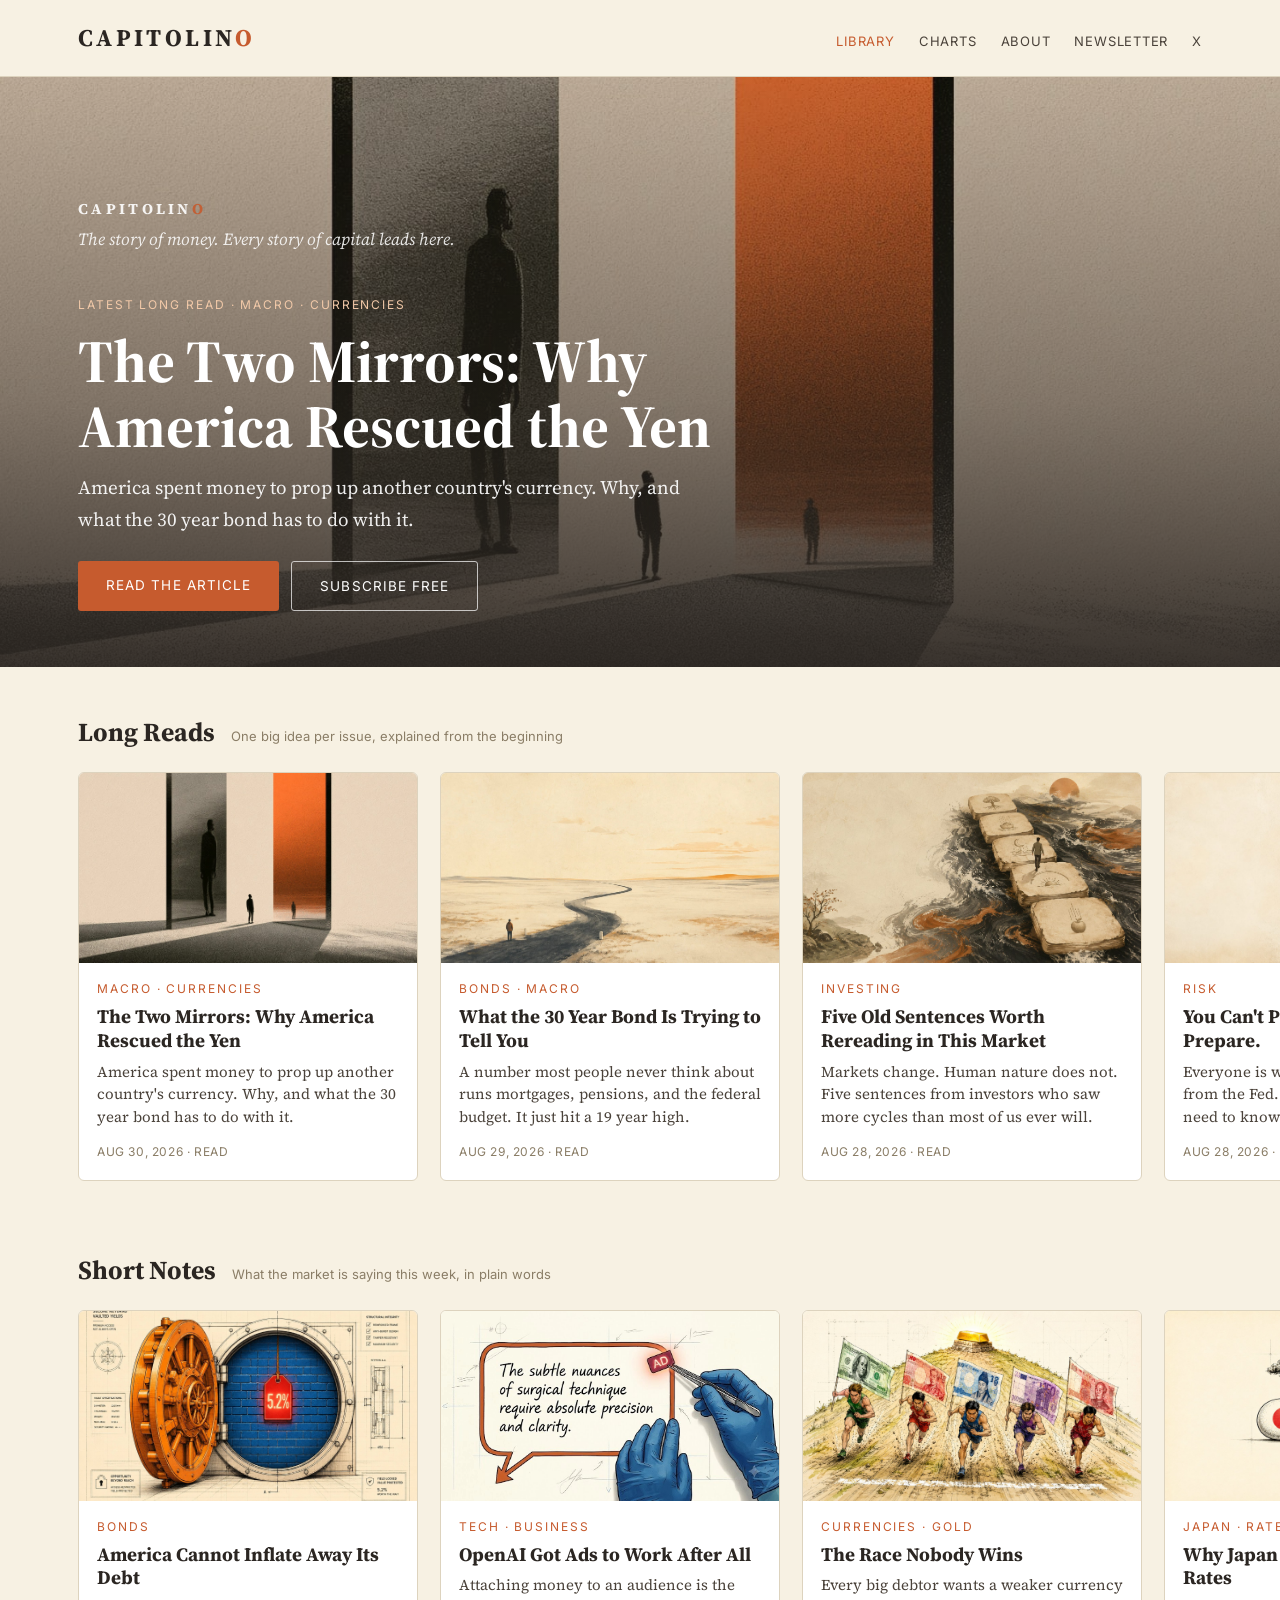
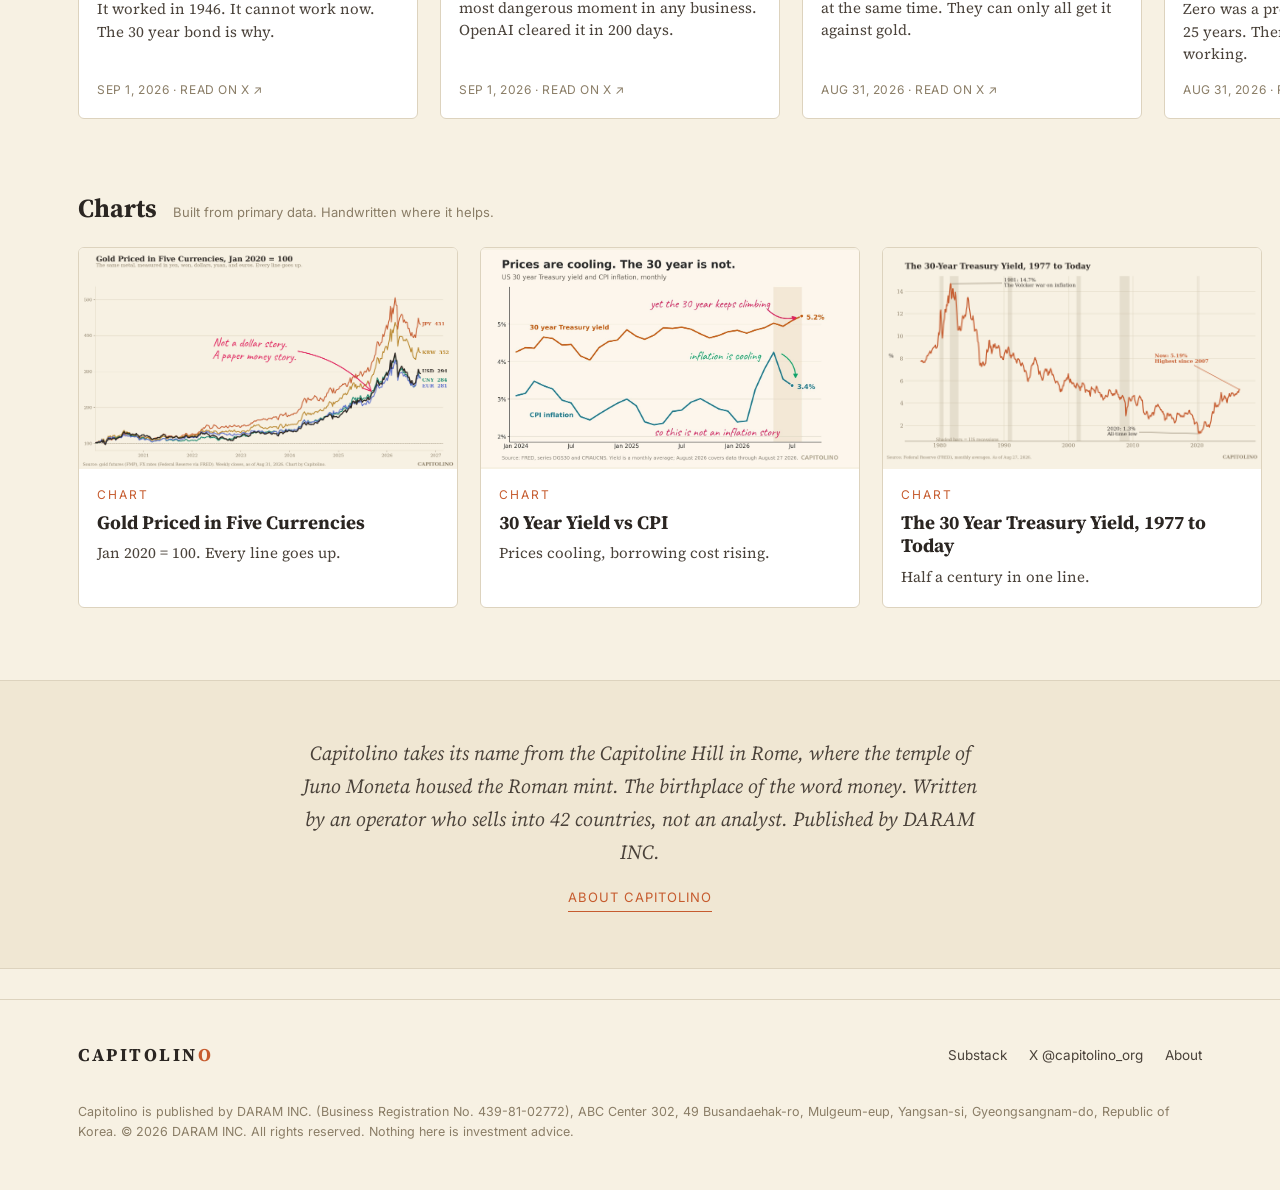
==== commit f00e7e33: "Add files via upload" ====
--- a/index.html
+++ b/index.html
@@ -18,7 +18,7 @@
       <a href="charts.html">Charts</a>
       <a href="about.html">About</a>
       <a href="https://capitolino.substack.com" target="_blank" rel="noopener">Newsletter</a>
-      <a class="xlink" href="https://x.com/soookida" target="_blank" rel="noopener">X</a>
+      <a class="xlink" href="https://x.com/capitolino_org" target="_blank" rel="noopener">X</a>
     </nav>
   </div>
 </header>
@@ -83,7 +83,7 @@
 </section>
 <section class="row" id="short-notes">
   <div class="wrap row-head"><h2>Short Notes</h2><span>What the market is saying this week, in plain words</span></div>
-  <div class="row-scroller"><div class="row-track"><a class="card" href="https://x.com/soookida/status/2094489485602091154" target="_blank" rel="noopener">
+  <div class="row-scroller"><div class="row-track"><a class="card" href="https://x.com/capitolino_org/status/2094489485602091154" target="_blank" rel="noopener">
   <div class="card-img"><img src="img/note_inflate_illus.jpg" alt="America Cannot Inflate Away Its Debt" loading="lazy"></div>
   <div class="card-body">
     <span class="kicker">Bonds</span>
@@ -91,7 +91,7 @@
     <p>It worked in 1946. It cannot work now. The 30 year bond is why.</p>
     <span class="meta">Sep 1, 2026 · Read on X ↗</span>
   </div>
-</a><a class="card" href="https://x.com/soookida/status/2094497750310334636" target="_blank" rel="noopener">
+</a><a class="card" href="https://x.com/capitolino_org/status/2094497750310334636" target="_blank" rel="noopener">
   <div class="card-img"><img src="img/note_openai_ads.jpg" alt="OpenAI Got Ads to Work After All" loading="lazy"></div>
   <div class="card-body">
     <span class="kicker">Tech · Business</span>
@@ -99,7 +99,7 @@
     <p>Attaching money to an audience is the most dangerous moment in any business. OpenAI cleared it in 200 days.</p>
     <span class="meta">Sep 1, 2026 · Read on X ↗</span>
   </div>
-</a><a class="card" href="https://x.com/soookida/status/2094430309207187699" target="_blank" rel="noopener">
+</a><a class="card" href="https://x.com/capitolino_org/status/2094430309207187699" target="_blank" rel="noopener">
   <div class="card-img"><img src="img/note_race_illus.jpg" alt="The Race Nobody Wins" loading="lazy"></div>
   <div class="card-body">
     <span class="kicker">Currencies · Gold</span>
@@ -107,7 +107,7 @@
     <p>Every big debtor wants a weaker currency at the same time. They can only all get it against gold.</p>
     <span class="meta">Aug 31, 2026 · Read on X ↗</span>
   </div>
-</a><a class="card" href="https://x.com/soookida/status/2094389697825091811" target="_blank" rel="noopener">
+</a><a class="card" href="https://x.com/capitolino_org/status/2094389697825091811" target="_blank" rel="noopener">
   <div class="card-img"><img src="img/note_japan_zero.jpg" alt="Why Japan Cannot Keep Zero Rates" loading="lazy"></div>
   <div class="card-body">
     <span class="kicker">Japan · Rates</span>
@@ -115,7 +115,7 @@
     <p>Zero was a promise Japan could keep for 25 years. Then the promise stopped working.</p>
     <span class="meta">Aug 31, 2026 · Read on X ↗</span>
   </div>
-</a><a class="card" href="https://x.com/soookida/status/2093765182011126217" target="_blank" rel="noopener">
+</a><a class="card" href="https://x.com/capitolino_org/status/2093765182011126217" target="_blank" rel="noopener">
   <div class="card-img"><img src="img/note_water_illus.jpg" alt="The Water Level and the Waves" loading="lazy"></div>
   <div class="card-body">
     <span class="kicker">Money Supply · Bitcoin</span>
@@ -123,7 +123,7 @@
     <p>M2 just hit 23.2 trillion dollars. Why that does not automatically lift Bitcoin.</p>
     <span class="meta">Aug 29, 2026 · Read on X ↗</span>
   </div>
-</a><a class="card" href="https://x.com/soookida/status/2093725775086424573" target="_blank" rel="noopener">
+</a><a class="card" href="https://x.com/capitolino_org/status/2093725775086424573" target="_blank" rel="noopener">
   <div class="card-img"><img src="img/note_wall.jpg" alt="The Wall That Stopped Working" loading="lazy"></div>
   <div class="card-body">
     <span class="kicker">Currencies</span>
@@ -131,7 +131,7 @@
     <p>160 yen per dollar used to be a wall. This year it became a neighborhood.</p>
     <span class="meta">Aug 29, 2026 · Read on X ↗</span>
   </div>
-</a><a class="card" href="https://x.com/soookida/status/2093394153090728413" target="_blank" rel="noopener">
+</a><a class="card" href="https://x.com/capitolino_org/status/2093394153090728413" target="_blank" rel="noopener">
   <div class="card-img"><img src="img/note_tugofwar.jpg" alt="The Tug of War: Bonds, Gold, and a Hawkish Fed" loading="lazy"></div>
   <div class="card-body">
     <span class="kicker">Markets</span>
@@ -181,7 +181,7 @@
     <span class="foot-logo">CAPITOLIN<span>O</span></span>
     <div class="foot-links">
       <a href="https://capitolino.substack.com" target="_blank" rel="noopener">Substack</a>
-      <a class="xlink" href="https://x.com/soookida" target="_blank" rel="noopener">X <span class="xhandle">@soookida</span></a>
+      <a class="xlink" href="https://x.com/capitolino_org" target="_blank" rel="noopener">X <span class="xhandle">@capitolino_org</span></a>
       <a href="about.html">About</a>
     </div>
     <p class="foot-legal">Capitolino is published by DARAM INC. (Business Registration No. 439-81-02772), ABC Center 302, 49 Busandaehak-ro, Mulgeum-eup, Yangsan-si, Gyeongsangnam-do, Republic of Korea. © 2026 DARAM INC. All rights reserved. Nothing here is investment advice.</p>
@@ -189,7 +189,7 @@
 </footer>
 <script>
 // Change this one line when the X handle changes.
-var X_HANDLE = "soookida";
+var X_HANDLE = "capitolino_org";
 document.querySelectorAll("a.xlink").forEach(function(a){ a.href = "https://x.com/" + X_HANDLE; });
 document.querySelectorAll(".xhandle").forEach(function(s){ s.textContent = "@" + X_HANDLE; });
 </script>
